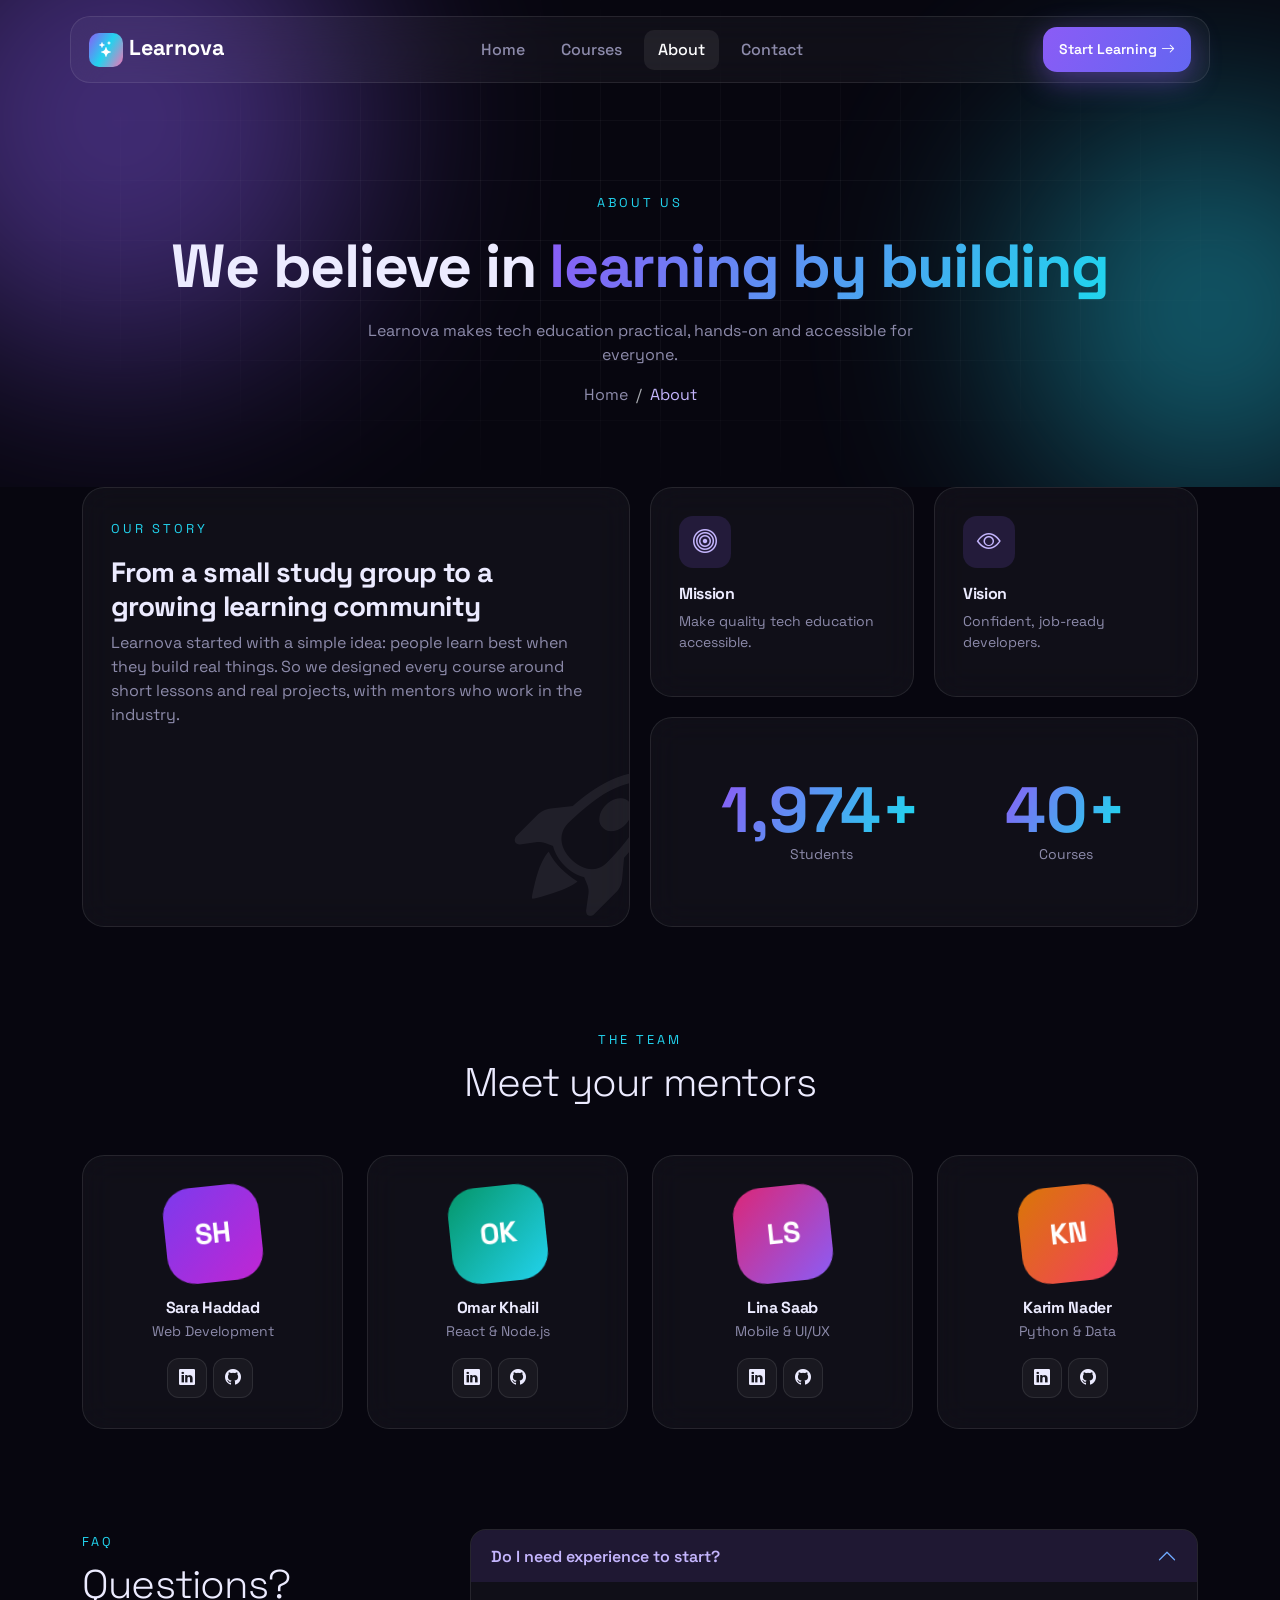
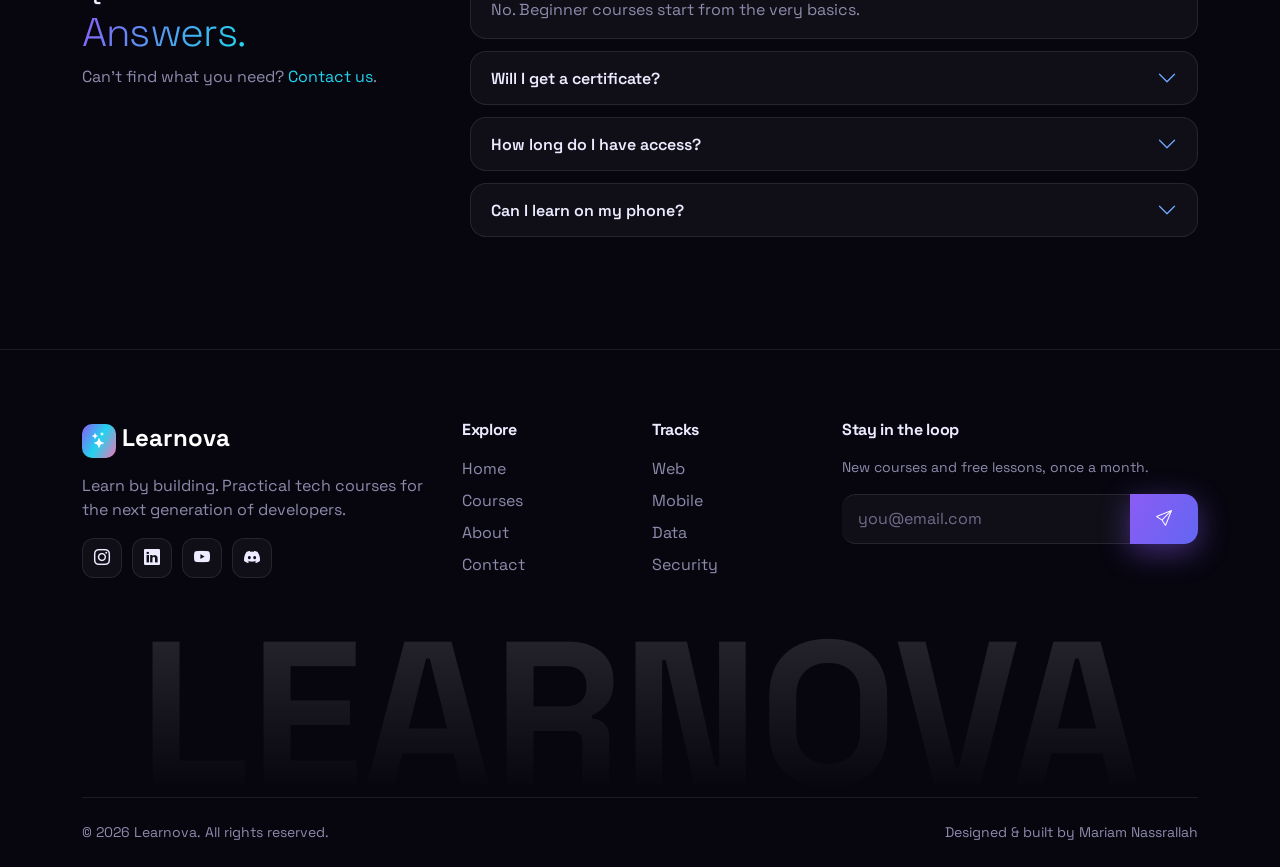
==== about.html @ 52e1ac87 "Initial commit: Learnova website" ====
<!DOCTYPE html>
<html lang="en" data-bs-theme="dark">
<head>
  <meta charset="UTF-8">
  <meta name="viewport" content="width=device-width, initial-scale=1.0">
  <title>About | Learnova</title>
  <link href="https://cdn.jsdelivr.net/npm/bootstrap@5.3.3/dist/css/bootstrap.min.css" rel="stylesheet">
  <link href="https://cdn.jsdelivr.net/npm/bootstrap-icons@1.11.3/font/bootstrap-icons.min.css" rel="stylesheet">
  <link href="https://fonts.googleapis.com/css2?family=Space+Grotesk:wght@400;500;600;700&family=JetBrains+Mono&display=swap" rel="stylesheet">
  <link href="css/style.css" rel="stylesheet">
</head>
<body>

  <!-- ===== Floating Navbar ===== -->
  <div class="nav-wrap">
    <nav class="navbar navbar-expand-lg glass container">
      <a class="navbar-brand" href="index.html"><span class="logo-mark"><i class="bi bi-stars"></i></span>Learnova</a>
      <button class="navbar-toggler border-0" type="button" data-bs-toggle="collapse" data-bs-target="#mainNav">
        <span class="navbar-toggler-icon"></span>
      </button>
      <div class="collapse navbar-collapse" id="mainNav">
        <ul class="navbar-nav mx-auto">
            <li class="nav-item"><a class="nav-link" href="index.html">Home</a></li>
            <li class="nav-item"><a class="nav-link" href="courses.html">Courses</a></li>
            <li class="nav-item"><a class="nav-link active" href="about.html">About</a></li>
            <li class="nav-item"><a class="nav-link" href="contact.html">Contact</a></li>
        </ul>
        <a href="courses.html" class="btn btn-glow btn-sm px-3">Start Learning <i class="bi bi-arrow-right"></i></a>
      </div>
    </nav>
  </div>

  <!-- ===== Page Header ===== -->
  <header class="page-header">
    <div class="blob blob-1"></div>
    <div class="blob blob-2"></div>
    <div class="grid-bg"></div>
    <div class="container z-1 text-center">
      <span class="eyebrow">About us</span>
      <h1 class="mt-3">We believe in <span class="grad-text">learning by building</span></h1>
      <p class="text-muted-c col-lg-6 mx-auto mt-3">Learnova makes tech education practical, hands-on and accessible for everyone.</p>
      <nav class="d-flex justify-content-center mt-3">
        <ol class="breadcrumb mb-0">
          <li class="breadcrumb-item"><a href="index.html">Home</a></li>
          <li class="breadcrumb-item active">About</li>
        </ol>
      </nav>
    </div>
  </header>

  <section class="pt-0">
    <div class="container">
      <div class="bento">
        <div class="glass span-2 row-2 reveal">
          <span class="eyebrow">Our story</span>
          <h3 class="mt-3">From a small study group to a growing learning community</h3>
          <p class="text-muted-c">Learnova started with a simple idea: people learn best when they build real things.
          So we designed every course around short lessons and real projects, with mentors who work in the industry.</p>
          <i class="bi bi-rocket-takeoff deco"></i>
        </div>
        <div class="glass reveal delay-1">
          <div class="bento-icon"><i class="bi bi-bullseye"></i></div>
          <h6>Mission</h6><p class="small text-muted-c mb-0">Make quality tech education accessible.</p>
        </div>
        <div class="glass reveal delay-2">
          <div class="bento-icon"><i class="bi bi-eye"></i></div>
          <h6>Vision</h6><p class="small text-muted-c mb-0">Confident, job-ready developers.</p>
        </div>
        <div class="glass span-2 reveal delay-3 d-flex align-items-center justify-content-around text-center">
          <div><div class="big-num grad-text"><span class="counter" data-target="2500">0</span>+</div><small class="text-muted-c">Students</small></div>
          <div><div class="big-num grad-text"><span class="counter" data-target="40">0</span>+</div><small class="text-muted-c">Courses</small></div>
        </div>
      </div>
    </div>
  </section>

  <section class="pt-0">
    <div class="container">
      <div class="text-center mb-5 reveal">
        <span class="eyebrow">The team</span>
        <h2 class="display-6 mt-2">Meet your mentors</h2>
      </div>
      <div class="row g-4">
        <div class="col-6 col-lg-3 reveal delay-0">
          <div class="glass team-card">
            <div class="team-avatar g1">SH</div>
            <h6 class="mb-1">Sara Haddad</h6>
            <p class="small text-muted-c mb-3">Web Development</p>
            <div class="social"><a href="#"><i class="bi bi-linkedin"></i></a><a href="#"><i class="bi bi-github"></i></a></div>
          </div>
        </div>
        <div class="col-6 col-lg-3 reveal delay-1">
          <div class="glass team-card">
            <div class="team-avatar g3">OK</div>
            <h6 class="mb-1">Omar Khalil</h6>
            <p class="small text-muted-c mb-3">React &amp; Node.js</p>
            <div class="social"><a href="#"><i class="bi bi-linkedin"></i></a><a href="#"><i class="bi bi-github"></i></a></div>
          </div>
        </div>
        <div class="col-6 col-lg-3 reveal delay-2">
          <div class="glass team-card">
            <div class="team-avatar g6">LS</div>
            <h6 class="mb-1">Lina Saab</h6>
            <p class="small text-muted-c mb-3">Mobile &amp; UI/UX</p>
            <div class="social"><a href="#"><i class="bi bi-linkedin"></i></a><a href="#"><i class="bi bi-github"></i></a></div>
          </div>
        </div>
        <div class="col-6 col-lg-3 reveal delay-3">
          <div class="glass team-card">
            <div class="team-avatar g5">KN</div>
            <h6 class="mb-1">Karim Nader</h6>
            <p class="small text-muted-c mb-3">Python &amp; Data</p>
            <div class="social"><a href="#"><i class="bi bi-linkedin"></i></a><a href="#"><i class="bi bi-github"></i></a></div>
          </div>
        </div>
      </div>
    </div>
  </section>

  <section class="pt-0">
    <div class="container">
      <div class="row g-5">
        <div class="col-lg-4 reveal">
          <span class="eyebrow">FAQ</span>
          <h2 class="display-6 mt-2">Questions?<br><span class="grad-text">Answers.</span></h2>
          <p class="text-muted-c">Can't find what you need? <a href="contact.html" style="color: var(--cyan)">Contact us</a>.</p>
        </div>
        <div class="col-lg-8 reveal delay-1">
          <div class="accordion" id="faq">
        <div class="accordion-item">
          <h2 class="accordion-header"><button class="accordion-button" type="button" data-bs-toggle="collapse" data-bs-target="#f0">Do I need experience to start?</button></h2>
          <div id="f0" class="accordion-collapse collapse show" data-bs-parent="#faq"><div class="accordion-body text-muted-c">No. Beginner courses start from the very basics.</div></div>
        </div>
        <div class="accordion-item">
          <h2 class="accordion-header"><button class="accordion-button collapsed" type="button" data-bs-toggle="collapse" data-bs-target="#f1">Will I get a certificate?</button></h2>
          <div id="f1" class="accordion-collapse collapse" data-bs-parent="#faq"><div class="accordion-body text-muted-c">Yes, every course includes a certificate when you finish the final project.</div></div>
        </div>
        <div class="accordion-item">
          <h2 class="accordion-header"><button class="accordion-button collapsed" type="button" data-bs-toggle="collapse" data-bs-target="#f2">How long do I have access?</button></h2>
          <div id="f2" class="accordion-collapse collapse" data-bs-parent="#faq"><div class="accordion-body text-muted-c">Forever. You keep lifetime access to every course you join.</div></div>
        </div>
        <div class="accordion-item">
          <h2 class="accordion-header"><button class="accordion-button collapsed" type="button" data-bs-toggle="collapse" data-bs-target="#f3">Can I learn on my phone?</button></h2>
          <div id="f3" class="accordion-collapse collapse" data-bs-parent="#faq"><div class="accordion-body text-muted-c">Yes, all lessons work on mobile, tablet and desktop.</div></div>
        </div>
          </div>
        </div>
      </div>
    </div>
  </section>

  <!-- ===== Footer ===== -->
  <footer>
    <div class="container">
      <div class="row g-4">
        <div class="col-lg-4">
          <a class="navbar-brand fs-4 fw-bold text-white" href="index.html"><span class="logo-mark"><i class="bi bi-stars"></i></span>Learnova</a>
          <p class="text-muted-c mt-3">Learn by building. Practical tech courses for the next generation of developers.</p>
          <div class="social">
            <a href="#"><i class="bi bi-instagram"></i></a>
            <a href="#"><i class="bi bi-linkedin"></i></a>
            <a href="#"><i class="bi bi-youtube"></i></a>
            <a href="#"><i class="bi bi-discord"></i></a>
          </div>
        </div>
        <div class="col-6 col-lg-2">
          <h6>Explore</h6>
          <ul class="list-unstyled">
            <li class="mb-2"><a href="index.html">Home</a></li>
            <li class="mb-2"><a href="courses.html">Courses</a></li>
            <li class="mb-2"><a href="about.html">About</a></li>
            <li class="mb-2"><a href="contact.html">Contact</a></li>
          </ul>
        </div>
        <div class="col-6 col-lg-2">
          <h6>Tracks</h6>
          <ul class="list-unstyled">
            <li class="mb-2"><a href="courses.html">Web</a></li>
            <li class="mb-2"><a href="courses.html">Mobile</a></li>
            <li class="mb-2"><a href="courses.html">Data</a></li>
            <li class="mb-2"><a href="courses.html">Security</a></li>
          </ul>
        </div>
        <div class="col-lg-4">
          <h6>Stay in the loop</h6>
          <p class="text-muted-c small">New courses and free lessons, once a month.</p>
          <div class="input-group">
            <input type="email" class="form-control" placeholder="you@email.com">
            <button class="btn btn-glow"><i class="bi bi-send"></i></button>
          </div>
        </div>
      </div>
      <div class="big-word">LEARNOVA</div>
      <div class="d-flex flex-column flex-md-row justify-content-between py-4 small text-muted-c gap-2" style="border-top: 1px solid var(--glass-border);">
        <span>&copy; 2026 Learnova. All rights reserved.</span>
        <span>Designed &amp; built by Mariam Nassrallah</span>
      </div>
    </div>
  </footer>

  <script src="https://cdn.jsdelivr.net/npm/bootstrap@5.3.3/dist/js/bootstrap.bundle.min.js"></script>
  <script src="js/main.js"></script>
</body>
</html>
---- css/style.css ----
/* =========================================
   Learnova - modern dark theme
   ========================================= */
:root {
  --bg: #07060f;
  --bg-2: #0d0c1a;
  --text: #ecebff;
  --muted: #8d8bab;
  --violet: #8b5cf6;
  --cyan: #22d3ee;
  --pink: #f472b6;
  --glass: rgba(255, 255, 255, 0.04);
  --glass-border: rgba(255, 255, 255, 0.09);
  --grad: linear-gradient(120deg, var(--violet), var(--cyan), var(--pink));
}

body {
  background: var(--bg);
  color: var(--text);
  font-family: "Space Grotesk", sans-serif;
  overflow-x: hidden;
}
h1, h2, h3, h4, h5, h6 { font-weight: 700; letter-spacing: -0.02em; }
section { padding: 100px 0; position: relative; }
a { text-decoration: none; }
.text-muted-c { color: var(--muted) !important; }
::selection { background: var(--violet); color: #fff; }

/* ---------- Background blobs + grid ---------- */
.blob {
  position: absolute; border-radius: 50%; filter: blur(110px);
  opacity: 0.45; z-index: 0; pointer-events: none;
  animation: float 12s ease-in-out infinite alternate;
}
.blob-1 { width: 480px; height: 480px; background: var(--violet); top: -120px; left: -120px; }
.blob-2 { width: 380px; height: 380px; background: var(--cyan); top: 120px; right: -120px; animation-delay: -4s; }
.blob-3 { width: 320px; height: 320px; background: var(--pink); bottom: -100px; left: 35%; animation-delay: -8s; opacity: 0.3; }
@keyframes float { to { transform: translate(40px, 30px) scale(1.1); } }

.grid-bg {
  position: absolute; inset: 0; z-index: 0; pointer-events: none;
  background-image:
    linear-gradient(rgba(255,255,255,0.04) 1px, transparent 1px),
    linear-gradient(90deg, rgba(255,255,255,0.04) 1px, transparent 1px);
  background-size: 60px 60px;
  mask-image: radial-gradient(ellipse at center, #000 30%, transparent 75%);
}
.z-1 { position: relative; z-index: 1; }

/* ---------- Glass + gradient helpers ---------- */
.glass {
  background: var(--glass);
  border: 1px solid var(--glass-border);
  backdrop-filter: blur(16px);
  -webkit-backdrop-filter: blur(16px);
  border-radius: 22px;
}
.grad-text {
  background: var(--grad);
  background-size: 200% auto;
  -webkit-background-clip: text; background-clip: text;
  color: transparent;
  animation: shine 5s linear infinite;
}
@keyframes shine { to { background-position: 200% center; } }

.pill {
  display: inline-flex; align-items: center; gap: 8px;
  padding: 6px 14px; border-radius: 50px; font-size: 0.8rem;
  background: rgba(139, 92, 246, 0.12); border: 1px solid rgba(139, 92, 246, 0.35);
  color: #c4b5fd;
}
.pill .dot { width: 7px; height: 7px; border-radius: 50%; background: var(--cyan); box-shadow: 0 0 10px var(--cyan); }
.eyebrow { font-size: 0.8rem; letter-spacing: 3px; text-transform: uppercase; color: var(--cyan); }

/* ---------- Buttons ---------- */
.btn-glow {
  background: linear-gradient(120deg, var(--violet), #6366f1);
  color: #fff; border: none; border-radius: 14px; padding: 12px 26px; font-weight: 600;
  box-shadow: 0 8px 30px rgba(139, 92, 246, 0.45); transition: 0.3s;
}
.btn-glow:hover { color: #fff; transform: translateY(-2px); box-shadow: 0 12px 40px rgba(139, 92, 246, 0.65); }
.btn-ghost {
  background: var(--glass); border: 1px solid var(--glass-border); color: var(--text);
  border-radius: 14px; padding: 12px 26px; font-weight: 600; transition: 0.3s;
}
.btn-ghost:hover { background: rgba(255,255,255,0.1); color: #fff; }

/* ---------- Floating pill navbar ---------- */
.nav-wrap { position: fixed; top: 16px; left: 0; right: 0; z-index: 1000; padding: 0 12px; }
.navbar.glass { border-radius: 20px; padding: 10px 18px; transition: 0.3s; }
.navbar.scrolled { background: rgba(13, 12, 26, 0.85); }
.navbar-brand { font-weight: 700; font-size: 1.35rem; color: #fff !important; }
.logo-mark {
  display: inline-flex; width: 34px; height: 34px; border-radius: 10px; margin-right: 6px;
  background: var(--grad); align-items: center; justify-content: center; font-size: 1rem;
}
.navbar .nav-link { color: var(--muted); font-weight: 500; margin: 0 4px; border-radius: 10px; padding: 8px 14px !important; }
.navbar .nav-link:hover { color: #fff; }
.navbar .nav-link.active { color: #fff; background: rgba(255,255,255,0.07); }

/* ---------- Hero ---------- */
.hero { padding: 180px 0 100px; min-height: 100vh; display: flex; align-items: center; }
.hero h1 { font-size: clamp(2.6rem, 6vw, 4.6rem); line-height: 1.05; }
.avatars span {
  width: 36px; height: 36px; border-radius: 50%; display: inline-flex; align-items: center; justify-content: center;
  border: 2px solid var(--bg); margin-left: -10px; font-size: 0.75rem; font-weight: 700;
}
.avatars span:first-child { margin-left: 0; }

/* Player mockup */
.player { padding: 18px; position: relative; }
.player-screen {
  border-radius: 16px; aspect-ratio: 16 / 10; position: relative; overflow: hidden;
  background: linear-gradient(135deg, #2e1065, #0e7490);
  display: flex; align-items: center; justify-content: center;
}
.player-screen pre {
  position: absolute; left: 18px; top: 16px; margin: 0; font-size: 0.75rem;
  font-family: "JetBrains Mono", monospace; color: #c4b5fd; opacity: 0.7;
}
.play-btn {
  width: 70px; height: 70px; border-radius: 50%; background: rgba(255,255,255,0.15);
  backdrop-filter: blur(10px); display: flex; align-items: center; justify-content: center;
  font-size: 2rem; color: #fff; border: 1px solid rgba(255,255,255,0.3);
  animation: pulse 2s infinite;
}
@keyframes pulse {
  0% { box-shadow: 0 0 0 0 rgba(255,255,255,0.4); }
  100% { box-shadow: 0 0 0 25px rgba(255,255,255,0); }
}
.progress-thin { height: 6px; background: rgba(255,255,255,0.08); border-radius: 10px; overflow: hidden; }
.progress-thin div { height: 100%; background: var(--grad); border-radius: 10px; }

.chip {
  position: absolute; padding: 12px 16px; display: flex; align-items: center; gap: 10px;
  font-size: 0.85rem; animation: bob 4s ease-in-out infinite;
}
.chip i { font-size: 1.3rem; }
.chip-1 { top: -22px; right: -10px; }
.chip-2 { bottom: 40px; left: -40px; animation-delay: -2s; }
@keyframes bob { 50% { transform: translateY(-10px); } }

/* ---------- Marquee ---------- */
.marquee { overflow: hidden; border-top: 1px solid var(--glass-border); border-bottom: 1px solid var(--glass-border); padding: 26px 0; }
.marquee-track { display: flex; gap: 60px; width: max-content; animation: scroll 30s linear infinite; }
.marquee-track span { font-size: 1.3rem; font-weight: 600; color: var(--muted); white-space: nowrap; display: flex; align-items: center; gap: 10px; }
.marquee-track i { font-size: 1.6rem; }
@keyframes scroll { to { transform: translateX(-50%); } }

/* ---------- Bento grid ---------- */
.bento { display: grid; gap: 20px; grid-template-columns: repeat(4, 1fr); grid-auto-rows: 210px; }
.bento > div { padding: 28px; overflow: hidden; position: relative; transition: 0.3s; }
.bento > div:hover { border-color: rgba(139, 92, 246, 0.5); }
.span-2 { grid-column: span 2; }
.row-2 { grid-row: span 2; }
.bento .big-num { font-size: 4rem; font-weight: 700; line-height: 1; }
.bento-icon {
  width: 52px; height: 52px; border-radius: 14px; display: flex; align-items: center; justify-content: center;
  font-size: 1.5rem; background: rgba(139, 92, 246, 0.15); color: #c4b5fd; margin-bottom: 16px;
}
.bento .deco {
  position: absolute; right: -30px; bottom: -30px; font-size: 9rem; opacity: 0.07;
}
@media (max-width: 991px) {
  .bento { grid-template-columns: repeat(2, 1fr); grid-auto-rows: auto; }
  .bento > div { min-height: 190px; }
}
@media (max-width: 575px) {
  .bento { grid-template-columns: 1fr; }
  .span-2, .row-2 { grid-column: auto; grid-row: auto; }
}

/* ---------- Course cards ---------- */
.course-card { padding: 12px; height: 100%; display: flex; flex-direction: column; transition: 0.35s; position: relative; }
.course-card:hover { transform: translateY(-8px); border-color: rgba(139, 92, 246, 0.6); box-shadow: 0 20px 50px rgba(139, 92, 246, 0.2); }
.course-thumb {
  height: 170px; border-radius: 16px; display: flex; align-items: center; justify-content: center;
  font-size: 3.8rem; color: #fff; position: relative; overflow: hidden;
}
.course-thumb::after {
  content: ""; position: absolute; inset: 0;
  background: radial-gradient(circle at 30% 20%, rgba(255,255,255,0.35), transparent 60%);
}
.course-thumb i { transition: 0.4s; z-index: 1; }
.course-card:hover .course-thumb i { transform: scale(1.15) rotate(-6deg); }
.course-thumb .tag {
  position: absolute; top: 12px; left: 12px; z-index: 2; font-size: 0.7rem; font-weight: 600;
  padding: 4px 10px; border-radius: 30px; background: rgba(0,0,0,0.35); backdrop-filter: blur(6px);
}
.course-thumb .rating {
  position: absolute; top: 12px; right: 12px; z-index: 2; font-size: 0.75rem;
  padding: 4px 10px; border-radius: 30px; background: rgba(0,0,0,0.35);
}
.course-body { padding: 16px 8px 6px; display: flex; flex-direction: column; flex-grow: 1; }
.course-meta { font-size: 0.8rem; color: var(--muted); display: flex; gap: 14px; }
.price { font-size: 1.3rem; font-weight: 700; }
.arrow-btn {
  width: 42px; height: 42px; border-radius: 12px; display: inline-flex; align-items: center; justify-content: center;
  background: rgba(255,255,255,0.07); color: #fff; transition: 0.3s;
}
.course-card:hover .arrow-btn { background: var(--violet); transform: rotate(-45deg); }

/* Thumbnail gradients */
.g1 { background: linear-gradient(135deg, #7c3aed, #c026d3); }
.g2 { background: linear-gradient(135deg, #0891b2, #6366f1); }
.g3 { background: linear-gradient(135deg, #059669, #22d3ee); }
.g4 { background: linear-gradient(135deg, #2563eb, #22d3ee); }
.g5 { background: linear-gradient(135deg, #d97706, #f43f5e); }
.g6 { background: linear-gradient(135deg, #db2777, #8b5cf6); }
.g7 { background: linear-gradient(135deg, #ea580c, #facc15); }
.g8 { background: linear-gradient(135deg, #1e1b4b, #475569); }

/* ---------- Steps ---------- */
.step { padding: 32px; height: 100%; position: relative; }
.step-num {
  font-size: 3.5rem; font-weight: 700; line-height: 1;
  -webkit-text-stroke: 1px rgba(255,255,255,0.25); color: transparent;
}

/* ---------- Testimonials ---------- */
.quote-card { padding: 30px; height: 100%; }
.stars { color: #fbbf24; letter-spacing: 2px; }
.avatar {
  width: 46px; height: 46px; border-radius: 50%; display: flex; align-items: center; justify-content: center;
  font-weight: 700; flex-shrink: 0;
}

/* ---------- CTA with gradient border ---------- */
.cta-border { padding: 2px; border-radius: 30px; background: var(--grad); background-size: 200% auto; animation: shine 6s linear infinite; }
.cta-inner { border-radius: 28px; background: var(--bg-2); padding: 70px 30px; position: relative; overflow: hidden; }

/* ---------- Page header ---------- */
.page-header { padding: 190px 0 80px; overflow: hidden; }
.page-header h1 { font-size: clamp(2.4rem, 5vw, 3.8rem); }
.breadcrumb-item a { color: var(--muted); }
.breadcrumb-item.active { color: #c4b5fd; }

/* ---------- Filters / inputs ---------- */
.filter-btn {
  border-radius: 50px; padding: 8px 20px; margin: 4px; color: var(--muted);
  background: var(--glass); border: 1px solid var(--glass-border); transition: 0.3s;
}
.filter-btn:hover { color: #fff; }
.filter-btn.active { background: var(--violet); border-color: var(--violet); color: #fff; box-shadow: 0 5px 20px rgba(139,92,246,0.4); }
.form-control, .form-select, .input-group-text {
  background: rgba(255,255,255,0.04); border: 1px solid var(--glass-border); color: var(--text);
  border-radius: 14px; padding: 12px 16px;
}
.form-control::placeholder { color: #6e6c8a; }
.form-control:focus, .form-select:focus {
  background: rgba(255,255,255,0.06); color: #fff; border-color: var(--violet);
  box-shadow: 0 0 0 4px rgba(139, 92, 246, 0.15);
}
.input-group .input-group-text { border-right: 0; }
.input-group .form-control { border-left: 0; }

.pagination .page-link {
  background: var(--glass); border: 1px solid var(--glass-border); color: var(--text);
  margin: 0 4px; border-radius: 12px !important; width: 44px; height: 44px;
  display: flex; align-items: center; justify-content: center;
}
.pagination .active .page-link { background: var(--violet); border-color: var(--violet); }

/* ---------- Course details ---------- */
.nav-pills .nav-link { color: var(--muted); border-radius: 12px; padding: 10px 20px; }
.nav-pills .nav-link.active { background: var(--violet); color: #fff; }
.accordion { --bs-accordion-bg: transparent; --bs-accordion-border-color: var(--glass-border); }
.accordion-item { background: var(--glass); border-radius: 16px !important; overflow: hidden; margin-bottom: 12px; border: 1px solid var(--glass-border) !important; }
.accordion-button { background: transparent; color: var(--text); font-weight: 600; box-shadow: none !important; }
.accordion-button:not(.collapsed) { background: rgba(139, 92, 246, 0.12); color: #c4b5fd; }
.lesson { display: flex; justify-content: space-between; padding: 12px 20px; border-top: 1px solid var(--glass-border); font-size: 0.9rem; }
.sticky-side { position: sticky; top: 110px; }
.modal-content { background: var(--bg-2); border: 1px solid var(--glass-border); border-radius: 24px; }

/* ---------- Team ---------- */
.team-card { padding: 30px 20px; text-align: center; height: 100%; transition: 0.3s; }
.team-card:hover { transform: translateY(-6px); border-color: rgba(34, 211, 238, 0.5); }
.team-avatar {
  width: 96px; height: 96px; border-radius: 28px; margin: 0 auto 16px;
  display: flex; align-items: center; justify-content: center; font-size: 1.8rem; font-weight: 700; color: #fff;
  transform: rotate(-6deg); transition: 0.3s;
}
.team-card:hover .team-avatar { transform: rotate(0); }

/* ---------- Contact ---------- */
.info-row { display: flex; gap: 16px; align-items: center; padding: 18px; }
.info-row .bento-icon { margin: 0; flex-shrink: 0; }

/* ---------- Footer ---------- */
footer { border-top: 1px solid var(--glass-border); padding-top: 70px; position: relative; overflow: hidden; }
footer h6 { margin-bottom: 18px; }
footer a { color: var(--muted); }
footer a:hover { color: #fff; }
.big-word {
  font-size: clamp(4rem, 16vw, 13rem); font-weight: 700; line-height: 0.8; text-align: center;
  background: linear-gradient(180deg, rgba(255,255,255,0.12), transparent);
  -webkit-background-clip: text; background-clip: text; color: transparent;
  margin-top: 40px; user-select: none;
}
.social a {
  width: 40px; height: 40px; border-radius: 12px; display: inline-flex; align-items: center; justify-content: center;
  background: var(--glass); border: 1px solid var(--glass-border); color: var(--text); margin-right: 6px; transition: 0.3s;
}
.social a:hover { background: var(--violet); color: #fff; }

/* ---------- Scroll reveal ---------- */
.reveal { opacity: 0; transform: translateY(40px); transition: 0.8s cubic-bezier(.2,.7,.2,1); }
.reveal.show { opacity: 1; transform: none; }
.delay-1 { transition-delay: 0.1s; }
.delay-2 { transition-delay: 0.2s; }
.delay-3 { transition-delay: 0.3s; }

@media (max-width: 991px) {
  .chip-2 { left: 0; }
  .chip-1 { right: 0; }
  .sticky-side { position: static; }
  .navbar-collapse { padding-top: 12px; }
}

/* Keep glowing blobs from causing sideways scroll */
.hero, .page-header, section { overflow-x: clip; }
.chip-2 { bottom: -28px; left: -30px; }
.page-header, .hero { position: relative; }
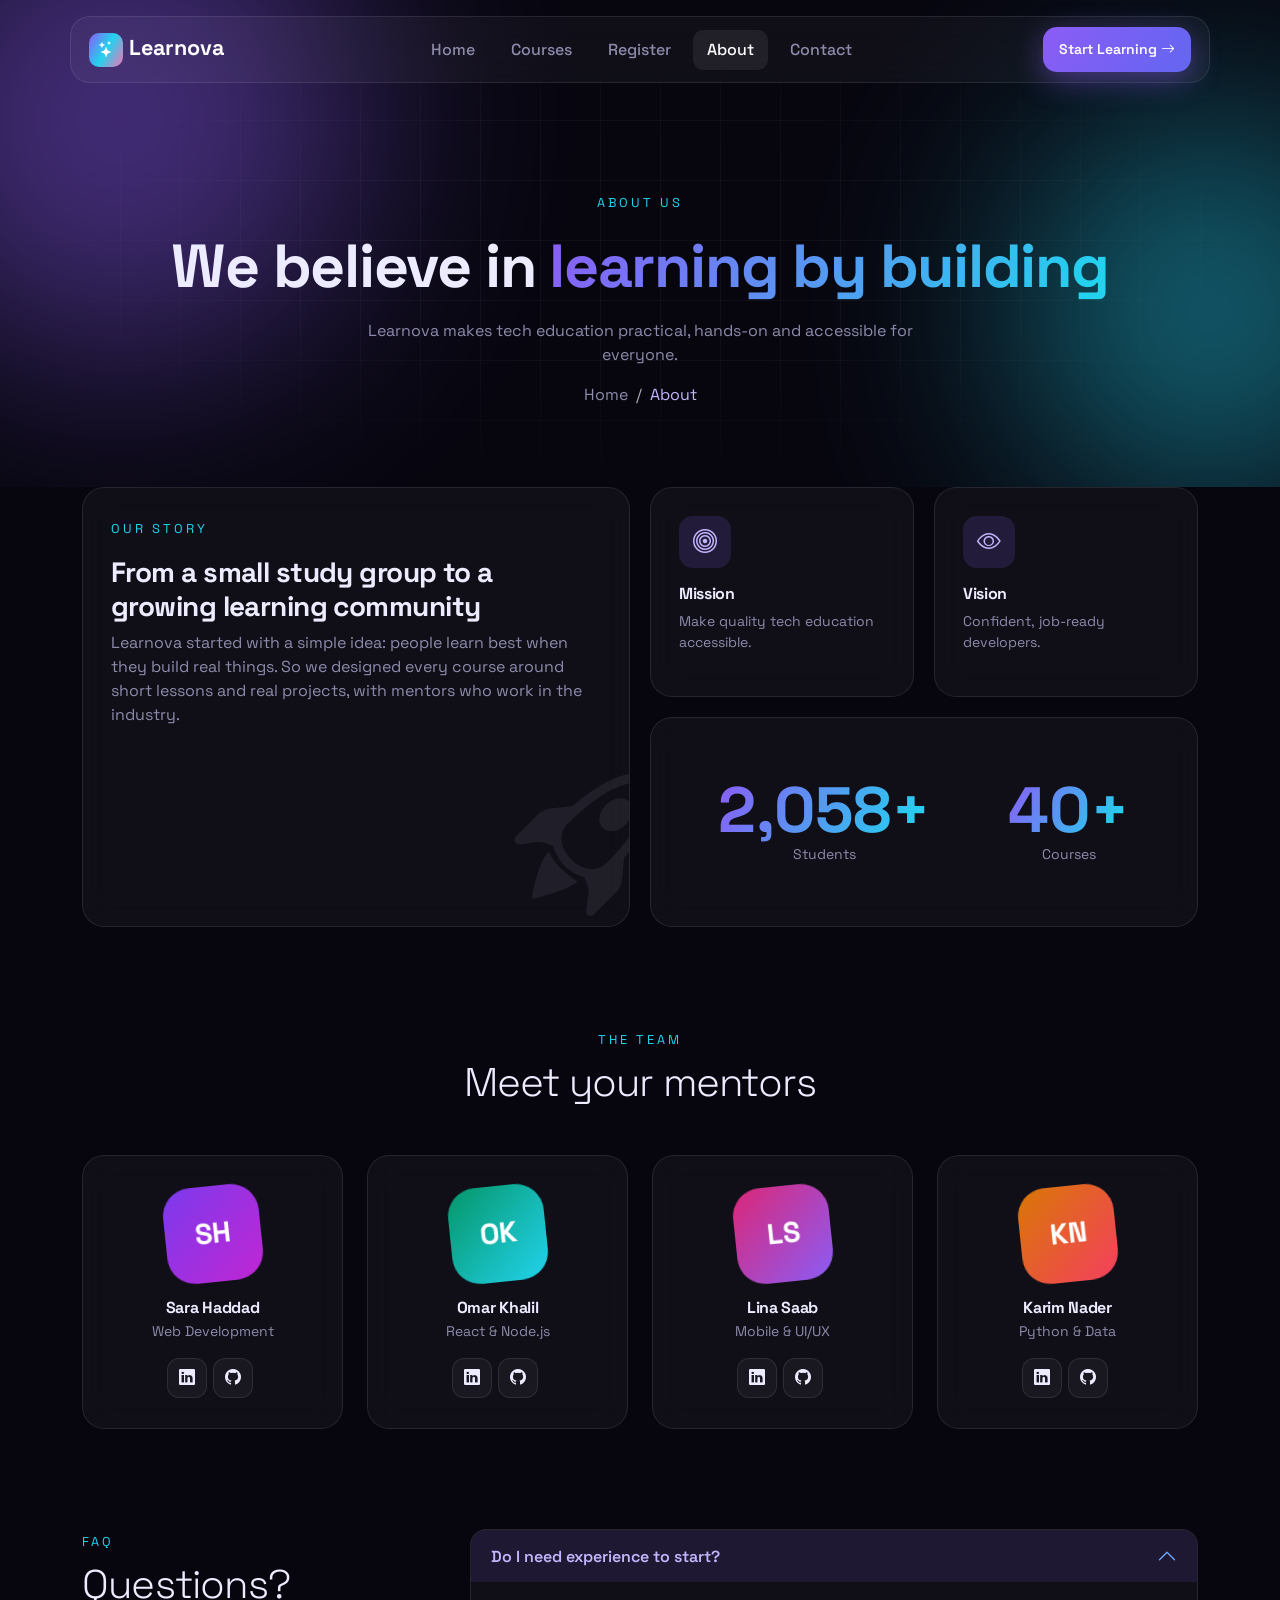
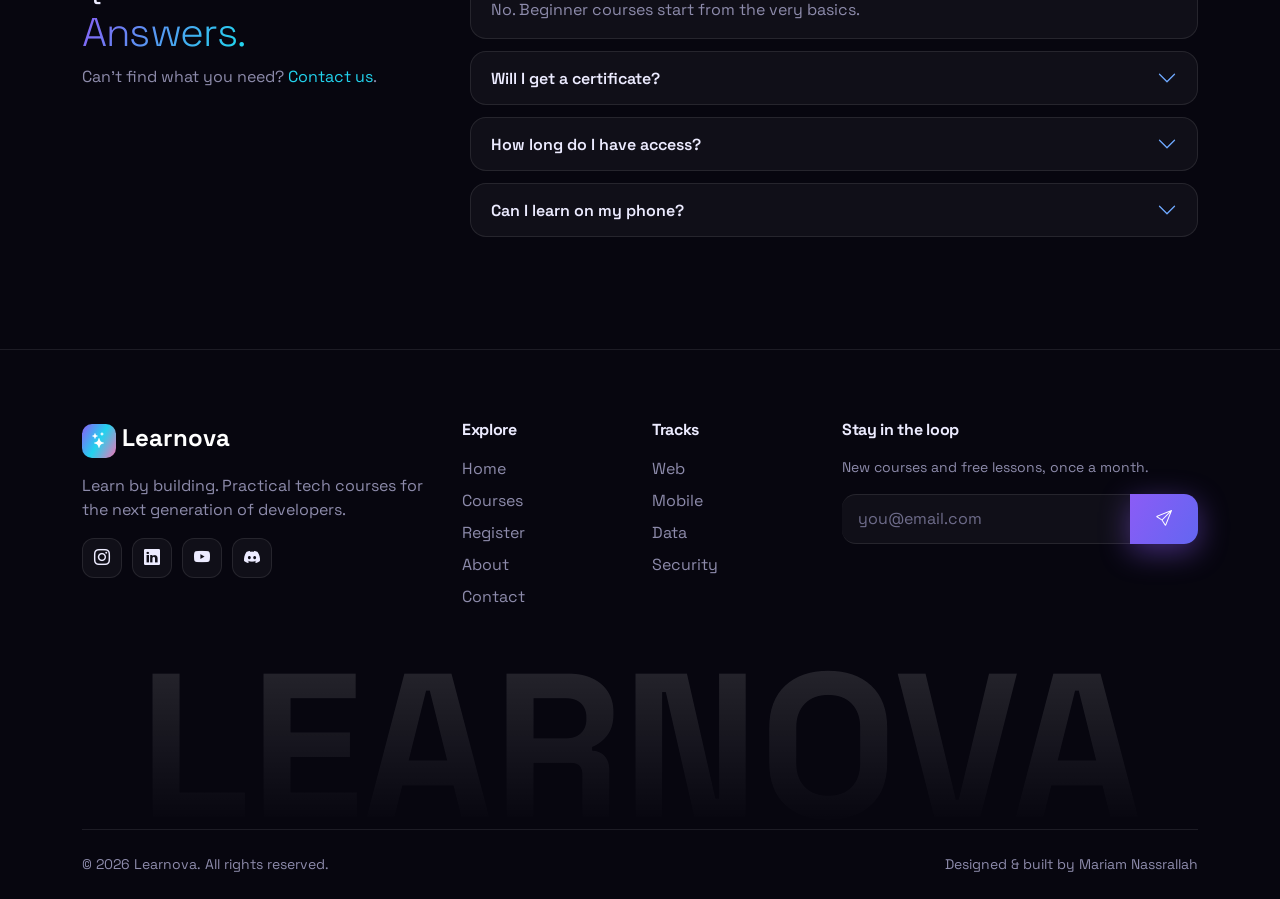
==== commit ae4ac337: "Add interactive course registration page" ====
--- a/about.html
+++ b/about.html
@@ -22,10 +22,11 @@
         <ul class="navbar-nav mx-auto">
             <li class="nav-item"><a class="nav-link" href="index.html">Home</a></li>
             <li class="nav-item"><a class="nav-link" href="courses.html">Courses</a></li>
+            <li class="nav-item"><a class="nav-link" href="registration.html">Register</a></li>
             <li class="nav-item"><a class="nav-link active" href="about.html">About</a></li>
             <li class="nav-item"><a class="nav-link" href="contact.html">Contact</a></li>
         </ul>
-        <a href="courses.html" class="btn btn-glow btn-sm px-3">Start Learning <i class="bi bi-arrow-right"></i></a>
+        <a href="registration.html" class="btn btn-glow btn-sm px-3">Start Learning <i class="bi bi-arrow-right"></i></a>
       </div>
     </nav>
   </div>
@@ -168,6 +169,7 @@
           <ul class="list-unstyled">
             <li class="mb-2"><a href="index.html">Home</a></li>
             <li class="mb-2"><a href="courses.html">Courses</a></li>
+            <li class="mb-2"><a href="registration.html">Register</a></li>
             <li class="mb-2"><a href="about.html">About</a></li>
             <li class="mb-2"><a href="contact.html">Contact</a></li>
           </ul>
